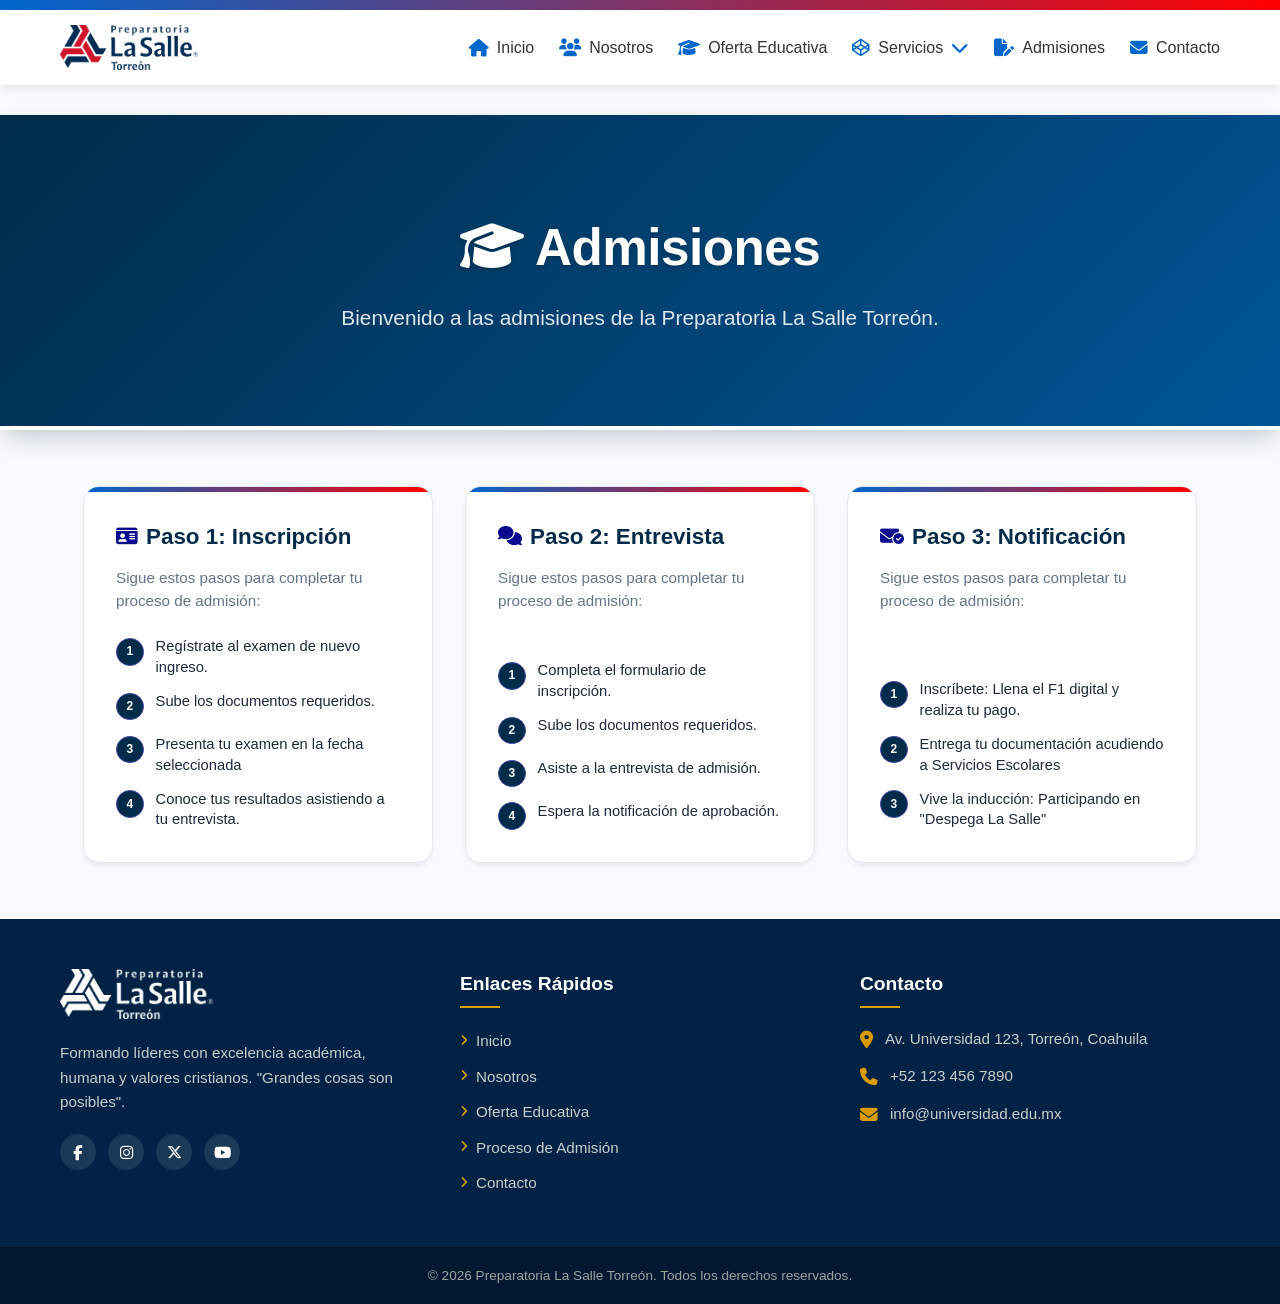
==== admisiones.html @ 2d9e0a4d "Informacion de admisiones agregada" ====
<!doctype html>
<html lang="es">
  <head>
    <meta charset="UTF-8" />
    <meta name="viewport" content="width=device-width, initial-scale=1.0" />
    <title>Admisiones | Preparatoria La Salle Torreón</title>
    <link rel="icon" href="./icon.png" type="image/png" sizes="32x32" />
    <link
      rel="stylesheet"
      href="https://cdnjs.cloudflare.com/ajax/libs/font-awesome/6.5.1/css/all.min.css"
    />
    <link rel="stylesheet" href="./navbar.css" />
    <link rel="stylesheet" href="./footer.css" />
    <style>
      :root {
        --lasalle-navy: #002b49;
        --lasalle-blue: #005596;
        --lasalle-gold: #eaaa00;
        --lasalle-gold-light: #fff3cd;
        --lasalle-gray-bg: #f8fafc;
        --lasalle-card-border: #e2e8f0;
        --text-main: #1e293b;
        --text-muted: #64748b;
        --nav-h: 30px;
      }

      * {
        box-sizing: border-box;
        margin: 0;
        padding: 0;
      }

      body {
        font-family:
          system-ui,
          -apple-system,
          BlinkMacSystemFont,
          "Segoe UI",
          Roboto,
          Oxygen,
          Ubuntu,
          Cantarell,
          sans-serif;
        background-color: var(--lasalle-gray-bg);
        color: var(--text-main);
        line-height: 1.6;
      }

      .admisiones {
        display: flex;
        flex-direction: column;
        align-items: center;
        justify-content: center;
        padding: 3rem 1.5rem;
        background: linear-gradient(
          135deg,
          var(--lasalle-navy) 0%,
          var(--lasalle-blue) 100%
        );
        min-height: 35vh;
        margin-top: var(--nav-h);
        text-align: center;
        position: relative;
        box-shadow: 0 10px 25px -5px rgba(0, 43, 73, 0.25);
        border-bottom: 4px solid rgb(255, 255, 255);
      }

      .admisiones h1 {
        color: #ffffff;
        font-size: clamp(2rem, 5vw, 3.2rem);
        font-weight: 800;
        margin-bottom: 0.75rem;
        letter-spacing: -0.5px;
        text-shadow: 0 2px 4px rgba(0, 0, 0, 0.2);
      }

      .admisiones p {
        color: #e2e8f0;
        font-size: clamp(1rem, 2.5vw, 1.3rem);
        max-width: 650px;
        font-weight: 300;
      }

      section {
        display: flex;
        flex-wrap: wrap;
        margin: 0 auto;
        padding: 3.5rem 1.5rem;
        align-items: stretch;
        justify-content: center;
        max-width: 1200px;
        gap: 2rem;
      }

      .proceso {
        display: flex;
        flex-direction: column;
        width: 100%;
        max-width: 350px;
        background-color: #ffffff;
        padding: 2rem;
        border-radius: 16px;
        border: 1px solid var(--lasalle-card-border);
        box-shadow:
          0 4px 6px -1px rgba(0, 0, 0, 0.05),
          0 2px 4px -1px rgba(0, 0, 0, 0.03);
        transition: all 0.3s cubic-bezier(0.4, 0, 0.2, 1);
        position: relative;
        overflow: hidden;
      }

      .proceso::before {
        content: "";
        position: absolute;
        top: 0;
        left: 0;
        right: 0;
        height: 5px;
        background: linear-gradient(to right, #0066cc, #ff0000);
      }

      .proceso:hover {
        transform: translateY(-8px);
        box-shadow:
          0 20px 25px -5px rgba(0, 0, 0, 0.1),
          0 10px 10px -5px rgba(0, 0, 0, 0.04);
        border-color: rgba(0, 85, 150, 0.2);
      }

      .proceso h2 {
        color: var(--lasalle-navy);
        font-size: 1.4rem;
        font-weight: 700;
        margin-bottom: 0.75rem;
        display: flex;
        align-items: center;
        gap: 0.5rem;
      }

      .proceso h2 i {
        color: rgb(10, 10, 143);
        font-size: 1.2rem;
      }

      .proceso > p {
        color: var(--text-muted);
        font-size: 0.95rem;
        margin-bottom: 1.5rem;
        line-height: 1.5;
      }

      .proceso ol {
        list-style: none;
        counter-reset: paso-counter;
        display: flex;
        flex-direction: column;
        gap: 0.85rem;
        margin-top: auto;
      }

      .proceso ol li {
        counter-increment: paso-counter;
        display: flex;
        align-items: flex-start;
        font-size: 0.92rem;
        color: var(--text-main);
        line-height: 1.4;
      }

      .proceso ol li::before {
        content: counter(paso-counter);
        background-color: var(--lasalle-navy);
        color: white;
        font-weight: 700;
        font-size: 0.75rem;
        min-width: 1.6rem;
        height: 1.6rem;
        border-radius: 50%;
        display: inline-flex;
        align-items: center;
        justify-content: center;
        margin-right: 0.75rem;
        margin-top: 0.1rem;
        flex-shrink: 0;
        border: 1px solid rgb(69, 69, 167);
      }

      @media (max-width: 768px) {
        .admisiones {
          padding: 2.5rem 1rem;
        }
        section {
          padding: 2rem 1rem;
          gap: 1.5rem;
        }
        .proceso {
          max-width: 100%;
        }
      }
    </style>
  </head>
  <body>
    <header id="main-header"></header>

    <div class="admisiones">
      <h1><i class="fa-solid fa-graduation-cap"></i> Admisiones</h1>
      <p>Bienvenido a las admisiones de la Preparatoria La Salle Torreón.</p>
    </div>

    <section>
      <div class="proceso">
        <h2><i class="fa-solid fa-id-card"></i> Paso 1: Inscripción</h2>
        <p>Sigue estos pasos para completar tu proceso de admisión:</p>
        <ol>
          <li>Regístrate al examen de nuevo ingreso.</li>
          <li>Sube los documentos requeridos.</li>
          <li>Presenta tu examen en la fecha seleccionada</li>
          <li>Conoce tus resultados asistiendo a tu entrevista.</li>
        </ol>
      </div>

      <div class="proceso">
        <h2><i class="fa-solid fa-comments"></i> Paso 2: Entrevista</h2>
        <p>Sigue estos pasos para completar tu proceso de admisión:</p>
        <ol>
          <li>Completa el formulario de inscripción.</li>
          <li>Sube los documentos requeridos.</li>
          <li>Asiste a la entrevista de admisión.</li>
          <li>Espera la notificación de aprobación.</li>
        </ol>
      </div>

      <div class="proceso">
        <h2>
          <i class="fa-solid fa-envelope-circle-check"></i> Paso 3: Notificación
        </h2>
        <p>Sigue estos pasos para completar tu proceso de admisión:</p>
        <ol>
          <li>Inscríbete: Llena el F1 digital y realiza tu pago.</li>
          <li>Entrega tu documentación acudiendo a Servicios Escolares</li>
          <li>Vive la inducción: Participando en "Despega La Salle"</li>
        </ol>
      </div>
    </section>

    <footer id="main-footer"></footer>
    <!-- 1. SCRIPT PARA EL MENÚ RESPONSIVO (NAVBAR) -->
    <script src="navbar.js"></script>
    <script src="./footer.js"></script>
    <script src="./navbar.js"></script>
  </body>
</html>
---- navbar.css ----
*{
    margin: 0;
    padding: 0;
    box-sizing: border-box;
    font-family: 'Segoe UI', Tahoma, Geneva, Verdana, sans-serif;
}
header {
    background-color: #ffffff;
    box-shadow: 0 2px 10px rgba(0, 0, 0, 0.1);
    position: sticky;
    top: 0;
    z-index: 1000;
}

.navbar {
    display: flex;
    justify-content: space-between;
    align-items: center;
    max-width: 1200px;
    margin: 0 auto;
    padding: 15px 20px;
}

.logo img {
    height: 45px;
    display: block;
}

/* Botón hamburguesa (oculto por defecto en escritorio) */
.menu-toggle {
    display: none;
    background: none;
    border: none;
    font-size: 1.8rem;
    color: #0066cc;
    cursor: pointer;
}

.nav-links {
    display: flex;
    list-style: none;
    gap: 25px;
}

.nav-links li a {
    text-decoration: none;
    color: #333333;
    font-size: 1rem;
    font-weight: 500;
    display: flex;
    align-items: center;
    gap: 8px;
    transition: color 0.3s ease;
}

/* Nota: Corregido selector (.nav-links en lugar de .nav-link) */
.nav-links li a i {
    font-size: 1.1rem;
    color: #0066cc;
    transition: transform 0.3s ease, color 0.3s ease;
}

.nav-links li a:hover {
    color: #0066cc;
}

.nav-links li a:hover i {
    transform: translateY(-2px);
}

.line-top {
    height: 10px;
    background: linear-gradient(to right, #0066cc, #ff0000);
    width: 100%;
}

/* --- ESTILOS DE BASE PARA SUBMENÚS --- */
.nav-links li {
  position: relative; /* Esencial para posicionar los submenús */
}

/* Ocultar submenús por defecto */
.submenu, 
.submenu-sub {
  position: absolute;
  top: 100%;
  left: 0;
  background-color: #ffffff;
  min-width: 200px;
  list-style: none;
  padding: 0.5rem 0;
  margin: 0;
  border-radius: 8px;
  box-shadow: 0 10px 25px rgba(0, 0, 0, 0.15);
  border-top: 3px solid var(--gold-lasalle, #a98d2f);
  
  /* Estado inicial oculto con animación suave */
  opacity: 0;
  visibility: hidden;
  transform: translateY(10px);
  transition: opacity 0.3s ease, transform 0.3s ease, visibility 0.3s;
  z-index: 100;
}

/* Submenú de segundo nivel (Portales -> Docentes/Estudiantes) */
.submenu-sub {
  top: 0;
  left: 100%; /* Se despliega hacia la derecha */
  border-top: none;
  border-left: 3px solid var(--gold-lasalle, #a98d2f);
}

/* --- MOSTRAR SUBMENÚS EN HOVER --- */
.dropdown:hover > .submenu,
.dropdown-sub:hover > .submenu-sub {
  opacity: 1;
  visibility: visible;
  transform: translateY(0);
}

/* Estilos de los enlaces de los submenús */
.submenu li a, 
.submenu-sub li a {
  display: flex;
  align-items: center;
  justify-content: space-between;
  gap: 0.8rem;
  padding: 0.7rem 1.2rem;
  color: #333333;
  font-size: 0.95rem;
  text-decoration: none;
  white-space: nowrap;
  transition: background 0.2s ease, color 0.2s ease;
}

/* Hover en los ítems de los submenús */
.submenu li a:hover, 
.submenu-sub li a:hover {
  background-color: rgba(2, 51, 101, 0.06);
  color: var(--blue-lasalle, #023365);
}

/* Flechas de indicación */
.arrow {
  font-size: 0.75rem;
  transition: transform 0.3s ease;
}

.dropdown:hover > a .arrow {
  transform: rotate(180deg); /* Gira la flecha hacia arriba al abrir */
}

/* =======================================
   ADAPTACIÓN RESPONSIVA (MÓVILES)
======================================= */
@media (max-width: 768px) {
    .menu-toggle {
        display: block; /* Muestra la hamburguesa en celulares */
    }

    .nav-links {
        position: absolute;
        top: 100%; /* Se coloca justo debajo del header */
        left: 0;
        width: 100%;
        background-color: #ffffff;
        flex-direction: column;
        gap: 0;
        box-shadow: 0 5px 10px rgba(0, 0, 0, 0.1);
        max-height: 0; /* Oculto inicialmente */
        overflow: hidden;
        transition: max-height 0.3s ease-in-out, padding 0.3s ease;
    }

    /* Clase activa que despliega el menú cuando das clic */
    .nav-links.show {
        max-height: 350px;
        padding: 10px 0;
    }
    .nav-links li {
        width: 100%;
    }

    .nav-links li a {
        padding: 15px 25px;
        width: 100%;
        border-bottom: 1px solid #f0f0f0;
    }

    .nav-links li:last-child a {
        border-bottom: none;
    }
}
---- footer.css ----
/* =======================================
   REGLAS GENERALES PARA "STICKY FOOTER"
======================================= */
html, body {
    margin: 0;
    padding: 0;
}

body {
    display: flex;
    flex-direction: column;
    min-height: 100vh;
}

main {
    flex: 1;
    width: 100%;
}


/* =======================================
   ESTILOS DEL FOOTER
======================================= */
footer {
    background-color: #002244; /* Azul marino institucional oscuro */
    color: #e0e0e0;
    padding-top: 50px;
    margin-top: auto; /* IMPORTANTE: Empuja el footer al fondo en pantallas vacías */
    font-size: 0.95rem;
    width: 100%;
}

.footer-content {
    max-width: 1200px;
    margin: 0 auto;
    padding: 0 20px 40px 20px;
    display: flex;
    justify-content: space-between;
    flex-wrap: wrap;
    gap: 40px;
}

.footer-section {
    flex: 1;
    min-width: 250px;
}

.footer-section h3 {
    color: #ffffff;
    font-size: 1.2rem;
    margin-bottom: 20px;
    position: relative;
    padding-bottom: 8px;
}

/* Línea dorada bajo los títulos */
.footer-section h3::after {
    content: '';
    position: absolute;
    left: 0;
    bottom: 0;
    width: 40px;
    height: 2px;
    background-color: #d99b00; /* Dorado Lasallista */
}

/* Columna Identidad */
.footer-logo {
    height: 50px;
    margin-bottom: 15px;
    filter: brightness(0) invert(1); /* Convierte el logo a blanco si tiene fondo transparente */
}

.footer-section.about p {
    line-height: 1.6;
    margin-bottom: 20px;
    color: #cccccc;
}

.socials {
    display: flex;
    gap: 12px;
}

.socials a {
    display: flex;
    justify-content: center;
    align-items: center;
    width: 36px;
    height: 36px;
    background-color: rgba(255, 255, 255, 0.1);
    color: #ffffff;
    border-radius: 50%;
    text-decoration: none;
    transition: background-color 0.3s ease, transform 0.2s ease;
}

.socials a:hover {
    background-color: #d99b00;
    transform: translateY(-3px);
}

/* Columna Enlaces */
.footer-section.links ul {
    list-style: none;
    padding: 0;
    margin: 0;
}

.footer-section.links ul li {
    margin-bottom: 10px;
}

.footer-section.links ul li a {
    color: #cccccc;
    text-decoration: none;
    display: inline-flex;
    align-items: center;
    gap: 8px;
    transition: color 0.3s ease, transform 0.2s ease;
}

.footer-section.links ul li a i {
    font-size: 0.8rem;
    color: #d99b00;
}

.footer-section.links ul li a:hover {
    color: #ffffff;
    transform: translateX(5px);
}

/* Columna Contacto */
.footer-section.contact p {
    display: flex;
    align-items: flex-start;
    gap: 12px;
    margin-bottom: 15px;
    line-height: 1.5;
    color: #cccccc;
}

.footer-section.contact p i {
    color: #d99b00;
    font-size: 1.1rem;
    margin-top: 3px;
}

/* Sub-footer inferior */
.footer-bottom {
    background-color: #001830;
    text-align: center;
    padding: 18px 20px;
    font-size: 0.85rem;
    color: #a0a0a0;
    border-top: 1px solid rgba(255, 255, 255, 0.05);
}
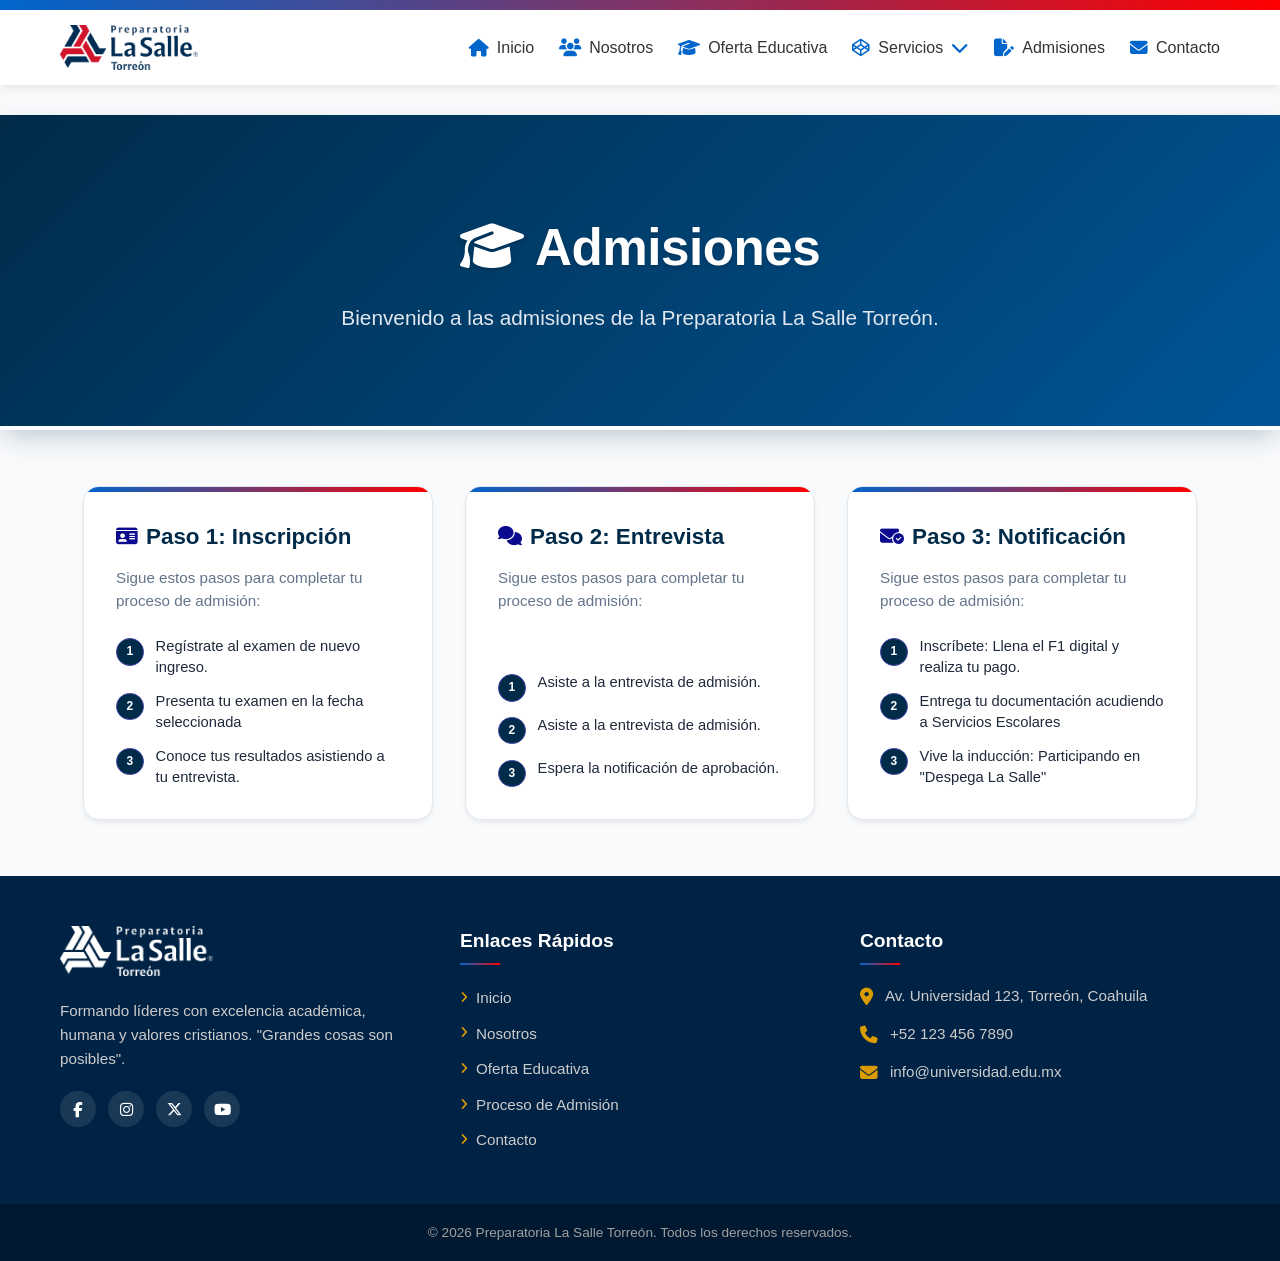
==== commit 5b55addb: "iconos agregados e informacion de admisiones" ====
--- a/admisiones.html
+++ b/admisiones.html
@@ -213,7 +213,6 @@
         <p>Sigue estos pasos para completar tu proceso de admisión:</p>
         <ol>
           <li>Regístrate al examen de nuevo ingreso.</li>
-          <li>Sube los documentos requeridos.</li>
           <li>Presenta tu examen en la fecha seleccionada</li>
           <li>Conoce tus resultados asistiendo a tu entrevista.</li>
         </ol>
@@ -223,8 +222,7 @@
         <h2><i class="fa-solid fa-comments"></i> Paso 2: Entrevista</h2>
         <p>Sigue estos pasos para completar tu proceso de admisión:</p>
         <ol>
-          <li>Completa el formulario de inscripción.</li>
-          <li>Sube los documentos requeridos.</li>
+          <li>Asiste a la entrevista de admisión.</li>
           <li>Asiste a la entrevista de admisión.</li>
           <li>Espera la notificación de aprobación.</li>
         </ol>
--- a/navbar.css
+++ b/navbar.css
@@ -1,77 +1,79 @@
-*{
-    margin: 0;
-    padding: 0;
-    box-sizing: border-box;
-    font-family: 'Segoe UI', Tahoma, Geneva, Verdana, sans-serif;
+* {
+  margin: 0;
+  padding: 0;
+  box-sizing: border-box;
+  font-family: "Segoe UI", Tahoma, Geneva, Verdana, sans-serif;
 }
 header {
-    background-color: #ffffff;
-    box-shadow: 0 2px 10px rgba(0, 0, 0, 0.1);
-    position: sticky;
-    top: 0;
-    z-index: 1000;
+  background-color: #ffffff;
+  box-shadow: 0 2px 10px rgba(0, 0, 0, 0.1);
+  position: sticky;
+  top: 0;
+  z-index: 1000;
 }
 
 .navbar {
-    display: flex;
-    justify-content: space-between;
-    align-items: center;
-    max-width: 1200px;
-    margin: 0 auto;
-    padding: 15px 20px;
+  display: flex;
+  justify-content: space-between;
+  align-items: center;
+  max-width: 1200px;
+  margin: 0 auto;
+  padding: 15px 20px;
 }
 
 .logo img {
-    height: 45px;
-    display: block;
+  height: 45px;
+  display: block;
 }
 
 /* Botón hamburguesa (oculto por defecto en escritorio) */
 .menu-toggle {
-    display: none;
-    background: none;
-    border: none;
-    font-size: 1.8rem;
-    color: #0066cc;
-    cursor: pointer;
+  display: none;
+  background: none;
+  border: none;
+  font-size: 1.8rem;
+  color: #0066cc;
+  cursor: pointer;
 }
 
 .nav-links {
-    display: flex;
-    list-style: none;
-    gap: 25px;
+  display: flex;
+  list-style: none;
+  gap: 25px;
 }
 
 .nav-links li a {
-    text-decoration: none;
-    color: #333333;
-    font-size: 1rem;
-    font-weight: 500;
-    display: flex;
-    align-items: center;
-    gap: 8px;
-    transition: color 0.3s ease;
+  text-decoration: none;
+  color: #333333;
+  font-size: 1rem;
+  font-weight: 500;
+  display: flex;
+  align-items: center;
+  gap: 8px;
+  transition: color 0.3s ease;
 }
 
 /* Nota: Corregido selector (.nav-links en lugar de .nav-link) */
 .nav-links li a i {
-    font-size: 1.1rem;
-    color: #0066cc;
-    transition: transform 0.3s ease, color 0.3s ease;
+  font-size: 1.1rem;
+  color: #0066cc;
+  transition:
+    transform 0.3s ease,
+    color 0.3s ease;
 }
 
 .nav-links li a:hover {
-    color: #0066cc;
+  color: #0066cc;
 }
 
 .nav-links li a:hover i {
-    transform: translateY(-2px);
+  transform: translateY(-2px);
 }
 
 .line-top {
-    height: 10px;
-    background: linear-gradient(to right, #0066cc, #ff0000);
-    width: 100%;
+  height: 10px;
+  background: linear-gradient(to right, #0066cc, #ff0000);
+  width: 100%;
 }
 
 /* --- ESTILOS DE BASE PARA SUBMENÚS --- */
@@ -80,7 +82,7 @@
 }
 
 /* Ocultar submenús por defecto */
-.submenu, 
+.submenu,
 .submenu-sub {
   position: absolute;
   top: 100%;
@@ -92,13 +94,16 @@
   margin: 0;
   border-radius: 8px;
   box-shadow: 0 10px 25px rgba(0, 0, 0, 0.15);
-  border-top: 3px solid var(--gold-lasalle, #a98d2f);
-  
+  border-top: 4px solid transparent;
+  border-image: linear-gradient(to right, #0066cc, #ff0000) 1;
   /* Estado inicial oculto con animación suave */
   opacity: 0;
   visibility: hidden;
   transform: translateY(10px);
-  transition: opacity 0.3s ease, transform 0.3s ease, visibility 0.3s;
+  transition:
+    opacity 0.3s ease,
+    transform 0.3s ease,
+    visibility 0.3s;
   z-index: 100;
 }
 
@@ -119,7 +124,7 @@
 }
 
 /* Estilos de los enlaces de los submenús */
-.submenu li a, 
+.submenu li a,
 .submenu-sub li a {
   display: flex;
   align-items: center;
@@ -130,11 +135,13 @@
   font-size: 0.95rem;
   text-decoration: none;
   white-space: nowrap;
-  transition: background 0.2s ease, color 0.2s ease;
+  transition:
+    background 0.2s ease,
+    color 0.2s ease;
 }
 
 /* Hover en los ítems de los submenús */
-.submenu li a:hover, 
+.submenu li a:hover,
 .submenu-sub li a:hover {
   background-color: rgba(2, 51, 101, 0.06);
   color: var(--blue-lasalle, #023365);
@@ -154,40 +161,42 @@
    ADAPTACIÓN RESPONSIVA (MÓVILES)
 ======================================= */
 @media (max-width: 768px) {
-    .menu-toggle {
-        display: block; /* Muestra la hamburguesa en celulares */
-    }
-
-    .nav-links {
-        position: absolute;
-        top: 100%; /* Se coloca justo debajo del header */
-        left: 0;
-        width: 100%;
-        background-color: #ffffff;
-        flex-direction: column;
-        gap: 0;
-        box-shadow: 0 5px 10px rgba(0, 0, 0, 0.1);
-        max-height: 0; /* Oculto inicialmente */
-        overflow: hidden;
-        transition: max-height 0.3s ease-in-out, padding 0.3s ease;
-    }
-
-    /* Clase activa que despliega el menú cuando das clic */
-    .nav-links.show {
-        max-height: 350px;
-        padding: 10px 0;
-    }
-    .nav-links li {
-        width: 100%;
-    }
-
-    .nav-links li a {
-        padding: 15px 25px;
-        width: 100%;
-        border-bottom: 1px solid #f0f0f0;
-    }
-
-    .nav-links li:last-child a {
-        border-bottom: none;
-    }
-}+  .menu-toggle {
+    display: block; /* Muestra la hamburguesa en celulares */
+  }
+
+  .nav-links {
+    position: absolute;
+    top: 100%; /* Se coloca justo debajo del header */
+    left: 0;
+    width: 100%;
+    background-color: #ffffff;
+    flex-direction: column;
+    gap: 0;
+    box-shadow: 0 5px 10px rgba(0, 0, 0, 0.1);
+    max-height: 0; /* Oculto inicialmente */
+    overflow: hidden;
+    transition:
+      max-height 0.3s ease-in-out,
+      padding 0.3s ease;
+  }
+
+  /* Clase activa que despliega el menú cuando das clic */
+  .nav-links.show {
+    max-height: 350px;
+    padding: 10px 0;
+  }
+  .nav-links li {
+    width: 100%;
+  }
+
+  .nav-links li a {
+    padding: 15px 25px;
+    width: 100%;
+    border-bottom: 1px solid #f0f0f0;
+  }
+
+  .nav-links li:last-child a {
+    border-bottom: none;
+  }
+}
--- a/footer.css
+++ b/footer.css
@@ -1,157 +1,161 @@
 /* =======================================
    REGLAS GENERALES PARA "STICKY FOOTER"
 ======================================= */
-html, body {
-    margin: 0;
-    padding: 0;
+html,
+body {
+  margin: 0;
+  padding: 0;
 }
 
 body {
-    display: flex;
-    flex-direction: column;
-    min-height: 100vh;
+  display: flex;
+  flex-direction: column;
+  min-height: 100vh;
 }
 
 main {
-    flex: 1;
-    width: 100%;
+  flex: 1;
+  width: 100%;
 }
-
 
 /* =======================================
    ESTILOS DEL FOOTER
 ======================================= */
 footer {
-    background-color: #002244; /* Azul marino institucional oscuro */
-    color: #e0e0e0;
-    padding-top: 50px;
-    margin-top: auto; /* IMPORTANTE: Empuja el footer al fondo en pantallas vacías */
-    font-size: 0.95rem;
-    width: 100%;
+  background-color: #002244; /* Azul marino institucional oscuro */
+  color: #e0e0e0;
+  padding-top: 50px;
+  margin-top: auto; /* IMPORTANTE: Empuja el footer al fondo en pantallas vacías */
+  font-size: 0.95rem;
+  width: 100%;
 }
 
 .footer-content {
-    max-width: 1200px;
-    margin: 0 auto;
-    padding: 0 20px 40px 20px;
-    display: flex;
-    justify-content: space-between;
-    flex-wrap: wrap;
-    gap: 40px;
+  max-width: 1200px;
+  margin: 0 auto;
+  padding: 0 20px 40px 20px;
+  display: flex;
+  justify-content: space-between;
+  flex-wrap: wrap;
+  gap: 40px;
 }
 
 .footer-section {
-    flex: 1;
-    min-width: 250px;
+  flex: 1;
+  min-width: 250px;
 }
 
 .footer-section h3 {
-    color: #ffffff;
-    font-size: 1.2rem;
-    margin-bottom: 20px;
-    position: relative;
-    padding-bottom: 8px;
+  color: #ffffff;
+  font-size: 1.2rem;
+  margin-bottom: 20px;
+  position: relative;
+  padding-bottom: 8px;
 }
 
 /* Línea dorada bajo los títulos */
 .footer-section h3::after {
-    content: '';
-    position: absolute;
-    left: 0;
-    bottom: 0;
-    width: 40px;
-    height: 2px;
-    background-color: #d99b00; /* Dorado Lasallista */
+  content: "";
+  position: absolute;
+  left: 0;
+  bottom: 0;
+  width: 40px;
+  height: 2px;
+  background: linear-gradient(to right, #0066cc, #ff0000);
 }
 
 /* Columna Identidad */
 .footer-logo {
-    height: 50px;
-    margin-bottom: 15px;
-    filter: brightness(0) invert(1); /* Convierte el logo a blanco si tiene fondo transparente */
+  height: 50px;
+  margin-bottom: 15px;
+  filter: brightness(0) invert(1); /* Convierte el logo a blanco si tiene fondo transparente */
 }
 
 .footer-section.about p {
-    line-height: 1.6;
-    margin-bottom: 20px;
-    color: #cccccc;
+  line-height: 1.6;
+  margin-bottom: 20px;
+  color: #cccccc;
 }
 
 .socials {
-    display: flex;
-    gap: 12px;
+  display: flex;
+  gap: 12px;
 }
 
 .socials a {
-    display: flex;
-    justify-content: center;
-    align-items: center;
-    width: 36px;
-    height: 36px;
-    background-color: rgba(255, 255, 255, 0.1);
-    color: #ffffff;
-    border-radius: 50%;
-    text-decoration: none;
-    transition: background-color 0.3s ease, transform 0.2s ease;
+  display: flex;
+  justify-content: center;
+  align-items: center;
+  width: 36px;
+  height: 36px;
+  background-color: rgba(255, 255, 255, 0.1);
+  color: #ffffff;
+  border-radius: 50%;
+  text-decoration: none;
+  transition:
+    background-color 0.3s ease,
+    transform 0.2s ease;
 }
 
 .socials a:hover {
-    background-color: #d99b00;
-    transform: translateY(-3px);
+  background-color: #d99b00;
+  transform: translateY(-3px);
 }
 
 /* Columna Enlaces */
 .footer-section.links ul {
-    list-style: none;
-    padding: 0;
-    margin: 0;
+  list-style: none;
+  padding: 0;
+  margin: 0;
 }
 
 .footer-section.links ul li {
-    margin-bottom: 10px;
+  margin-bottom: 10px;
 }
 
 .footer-section.links ul li a {
-    color: #cccccc;
-    text-decoration: none;
-    display: inline-flex;
-    align-items: center;
-    gap: 8px;
-    transition: color 0.3s ease, transform 0.2s ease;
+  color: #cccccc;
+  text-decoration: none;
+  display: inline-flex;
+  align-items: center;
+  gap: 8px;
+  transition:
+    color 0.3s ease,
+    transform 0.2s ease;
 }
 
 .footer-section.links ul li a i {
-    font-size: 0.8rem;
-    color: #d99b00;
+  font-size: 0.8rem;
+  color: #d99b00;
 }
 
 .footer-section.links ul li a:hover {
-    color: #ffffff;
-    transform: translateX(5px);
+  color: #ffffff;
+  transform: translateX(5px);
 }
 
 /* Columna Contacto */
 .footer-section.contact p {
-    display: flex;
-    align-items: flex-start;
-    gap: 12px;
-    margin-bottom: 15px;
-    line-height: 1.5;
-    color: #cccccc;
+  display: flex;
+  align-items: flex-start;
+  gap: 12px;
+  margin-bottom: 15px;
+  line-height: 1.5;
+  color: #cccccc;
 }
 
 .footer-section.contact p i {
-    color: #d99b00;
-    font-size: 1.1rem;
-    margin-top: 3px;
+  color: #d99b00;
+  font-size: 1.1rem;
+  margin-top: 3px;
 }
 
 /* Sub-footer inferior */
 .footer-bottom {
-    background-color: #001830;
-    text-align: center;
-    padding: 18px 20px;
-    font-size: 0.85rem;
-    color: #a0a0a0;
-    border-top: 1px solid rgba(255, 255, 255, 0.05);
-}+  background-color: #001830;
+  text-align: center;
+  padding: 18px 20px;
+  font-size: 0.85rem;
+  color: #a0a0a0;
+  border-top: 1px solid rgba(255, 255, 255, 0.05);
+}
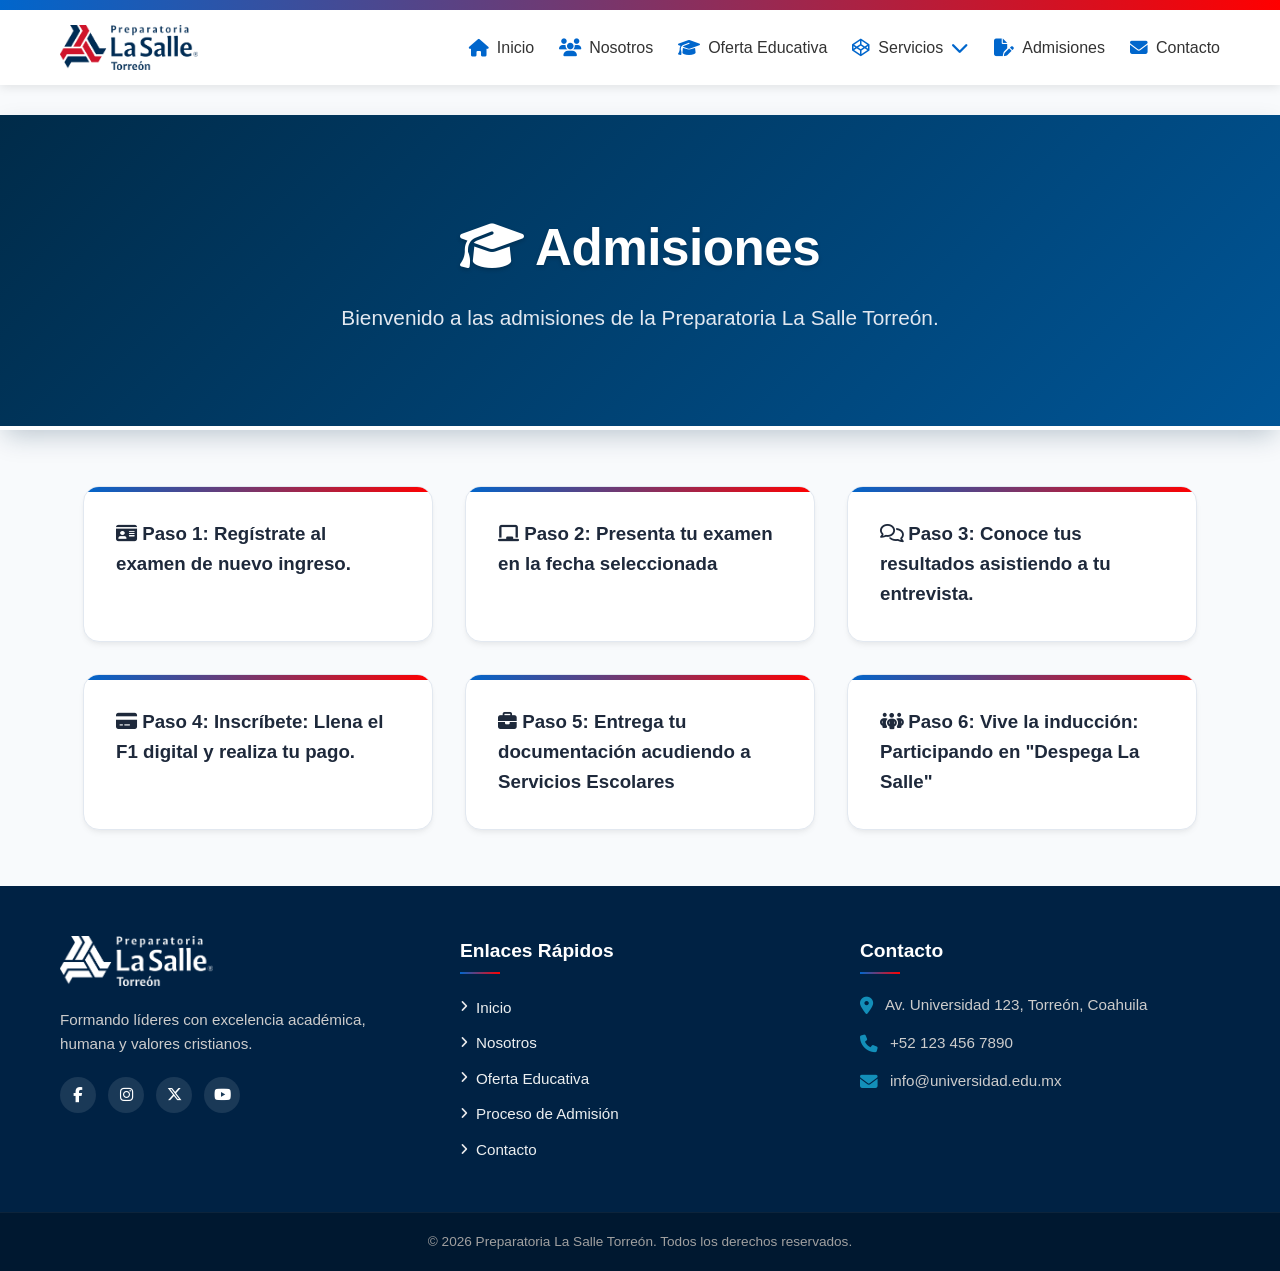
==== commit 19722e2d: "Cambios solicitados en contenido" ====
--- a/admisiones.html
+++ b/admisiones.html
@@ -209,16 +209,42 @@
 
     <section>
       <div class="proceso">
-        <h2><i class="fa-solid fa-id-card"></i> Paso 1: Inscripción</h2>
-        <p>Sigue estos pasos para completar tu proceso de admisión:</p>
-        <ol>
-          <li>Regístrate al examen de nuevo ingreso.</li>
-          <li>Presenta tu examen en la fecha seleccionada</li>
-          <li>Conoce tus resultados asistiendo a tu entrevista.</li>
-        </ol>
-      </div>
-
-      <div class="proceso">
+        <h3>
+          <i class="fa-solid fa-id-card"></i> Paso 1: Regístrate al examen de
+          nuevo ingreso.
+        </h3>
+      </div>
+      <div class="proceso">
+        <h3>
+          <i class="fa-solid fa-chalkboard"></i> Paso 2: Presenta tu examen en
+          la fecha seleccionada
+        </h3>
+      </div>
+      <div class="proceso">
+        <h3>
+          <i class="fa-regular fa-comments"></i> Paso 3: Conoce tus resultados
+          asistiendo a tu entrevista.
+        </h3>
+      </div>
+      <div class="proceso">
+        <h3>
+          <i class="fa-solid fa-credit-card"></i> Paso 4: Inscríbete: Llena el
+          F1 digital y realiza tu pago.
+        </h3>
+      </div>
+      <div class="proceso">
+        <h3>
+          <i class="fa-solid fa-briefcase"></i> Paso 5: Entrega tu documentación
+          acudiendo a Servicios Escolares
+        </h3>
+      </div>
+      <div class="proceso">
+        <h3>
+          <i class="fa-solid fa-people-group"></i> Paso 6: Vive la inducción:
+          Participando en "Despega La Salle"
+        </h3>
+      </div>
+      <!--<div class="proceso">
         <h2><i class="fa-solid fa-comments"></i> Paso 2: Entrevista</h2>
         <p>Sigue estos pasos para completar tu proceso de admisión:</p>
         <ol>
@@ -226,19 +252,7 @@
           <li>Asiste a la entrevista de admisión.</li>
           <li>Espera la notificación de aprobación.</li>
         </ol>
-      </div>
-
-      <div class="proceso">
-        <h2>
-          <i class="fa-solid fa-envelope-circle-check"></i> Paso 3: Notificación
-        </h2>
-        <p>Sigue estos pasos para completar tu proceso de admisión:</p>
-        <ol>
-          <li>Inscríbete: Llena el F1 digital y realiza tu pago.</li>
-          <li>Entrega tu documentación acudiendo a Servicios Escolares</li>
-          <li>Vive la inducción: Participando en "Despega La Salle"</li>
-        </ol>
-      </div>
+      </div>-->
     </section>
 
     <footer id="main-footer"></footer>
--- a/footer.css
+++ b/footer.css
@@ -98,7 +98,7 @@
 }
 
 .socials a:hover {
-  background-color: #d99b00;
+  background: linear-gradient(to right, #0066cc, #ff0000);
   transform: translateY(-3px);
 }
 
@@ -114,7 +114,7 @@
 }
 
 .footer-section.links ul li a {
-  color: #cccccc;
+  color: #eceff0;
   text-decoration: none;
   display: inline-flex;
   align-items: center;
@@ -126,11 +126,11 @@
 
 .footer-section.links ul li a i {
   font-size: 0.8rem;
-  color: #d99b00;
+  color: #e9eaec;
 }
 
 .footer-section.links ul li a:hover {
-  color: #ffffff;
+  color: #c0c4d5;
   transform: translateX(5px);
 }
 
@@ -145,7 +145,7 @@
 }
 
 .footer-section.contact p i {
-  color: #d99b00;
+  color: #138fb9;
   font-size: 1.1rem;
   margin-top: 3px;
 }
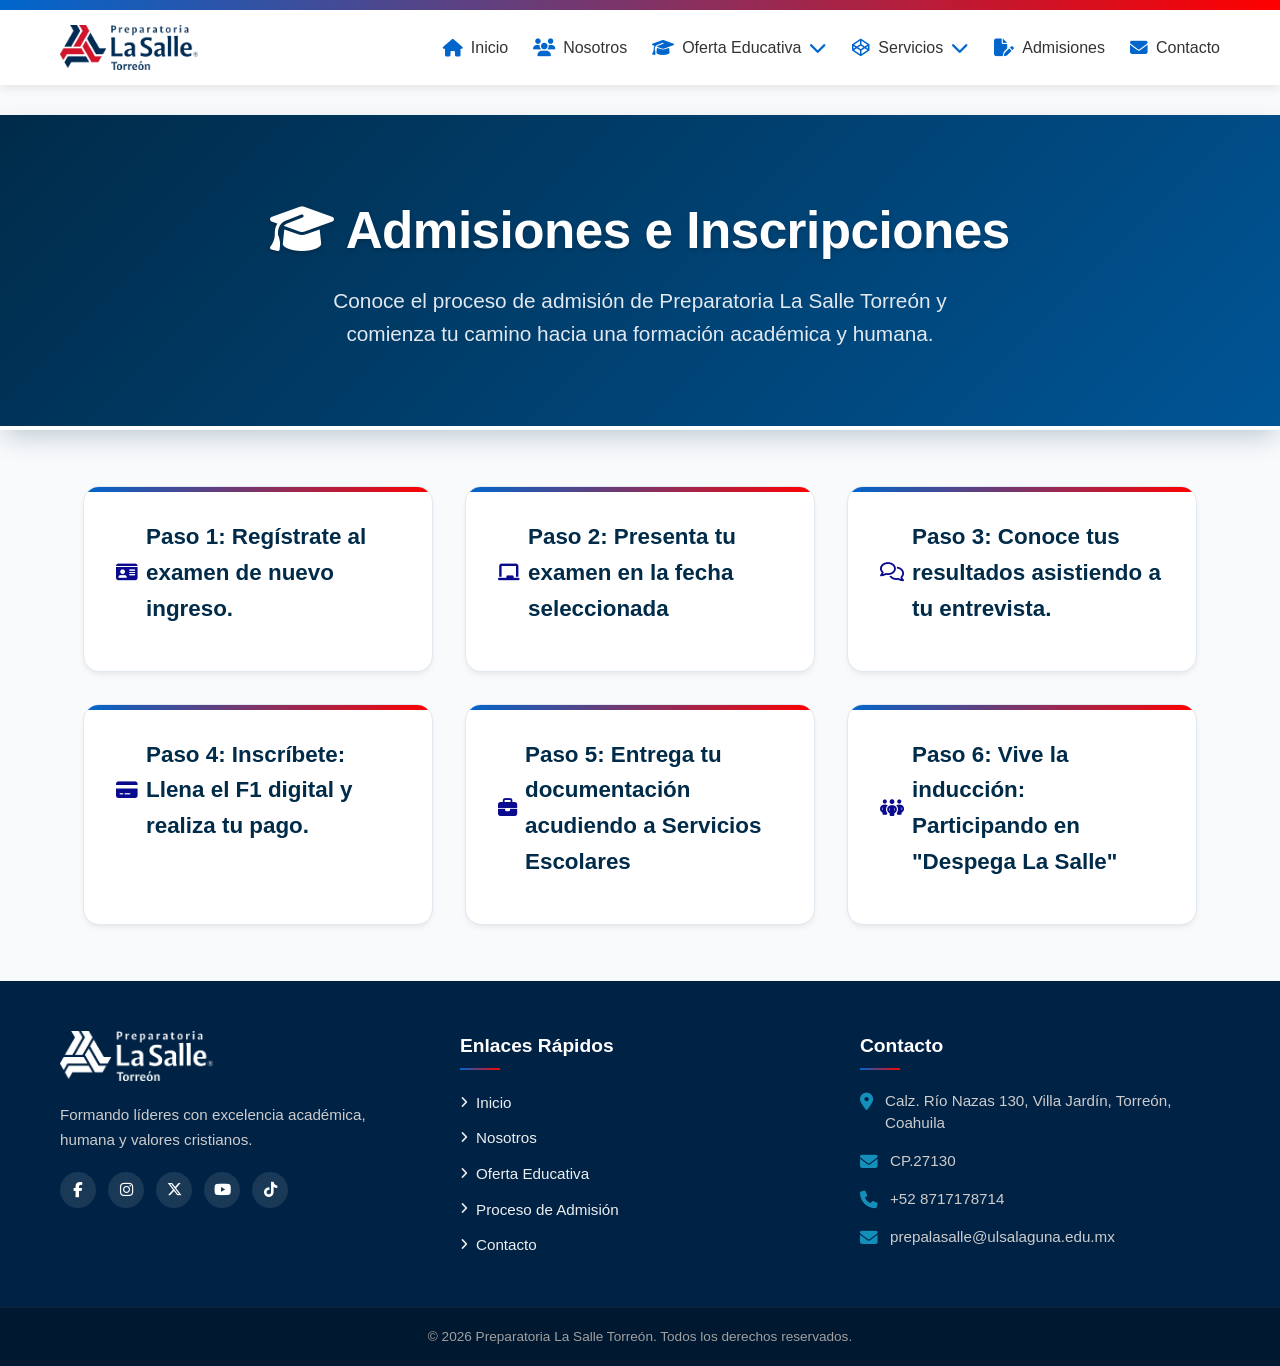
==== commit c2aac84a: "Practicas de SEO por toda la web" ====
--- a/admisiones.html
+++ b/admisiones.html
@@ -3,7 +3,35 @@
   <head>
     <meta charset="UTF-8" />
     <meta name="viewport" content="width=device-width, initial-scale=1.0" />
-    <title>Admisiones | Preparatoria La Salle Torreón</title>
+
+    <title>Admisiones e Inscripciones | Preparatoria La Salle Torreón</title>
+
+    <meta
+      name="description"
+      content="Conoce el proceso de admisión de Preparatoria La Salle Torreón. Consulta los pasos para presentar tu examen de nuevo ingreso, realizar tu inscripción y formar parte de nuestra comunidad."
+    />
+
+    <link
+      rel="canonical"
+      href="https://preparatoria.lasallelaguna.mx/admisiones.html"
+    />
+
+    <meta name="robots" content="index, follow" />
+
+    <meta property="og:type" content="website" />
+    <meta
+      property="og:title"
+      content="Admisiones e Inscripciones | Preparatoria La Salle Torreón"
+    />
+    <meta
+      property="og:description"
+      content="Conoce los pasos para ingresar a Preparatoria La Salle Torreón."
+    />
+    <meta
+      property="og:url"
+      content="https://preparatoria.lasallelaguna.mx/admisiones.html"
+    />
+
     <link rel="icon" href="./icon.png" type="image/png" sizes="32x32" />
     <link
       rel="stylesheet"
@@ -203,46 +231,53 @@
     <header id="main-header"></header>
 
     <div class="admisiones">
-      <h1><i class="fa-solid fa-graduation-cap"></i> Admisiones</h1>
-      <p>Bienvenido a las admisiones de la Preparatoria La Salle Torreón.</p>
+      <h1>
+        <i class="fa-solid fa-graduation-cap"></i>
+        Admisiones e Inscripciones
+      </h1>
+
+      <p>
+        Conoce el proceso de admisión de Preparatoria La Salle Torreón y
+        comienza tu camino hacia una formación académica y humana.
+      </p>
     </div>
 
     <section>
       <div class="proceso">
-        <h3>
+        <h2>
           <i class="fa-solid fa-id-card"></i> Paso 1: Regístrate al examen de
           nuevo ingreso.
-        </h3>
-      </div>
-      <div class="proceso">
-        <h3>
+        </h2>
+      </div>
+      <div class="proceso">
+        <h2>
           <i class="fa-solid fa-chalkboard"></i> Paso 2: Presenta tu examen en
           la fecha seleccionada
-        </h3>
-      </div>
-      <div class="proceso">
-        <h3>
+        </h2>
+      </div>
+      <div class="proceso">
+        <h2>
           <i class="fa-regular fa-comments"></i> Paso 3: Conoce tus resultados
           asistiendo a tu entrevista.
-        </h3>
-      </div>
-      <div class="proceso">
-        <h3>
+        </h2>
+      </div>
+      <div class="proceso">
+        <h2>
           <i class="fa-solid fa-credit-card"></i> Paso 4: Inscríbete: Llena el
           F1 digital y realiza tu pago.
-        </h3>
-      </div>
-      <div class="proceso">
-        <h3>
+        </h2>
+      </div>
+      <div class="proceso">
+        <h2>
           <i class="fa-solid fa-briefcase"></i> Paso 5: Entrega tu documentación
           acudiendo a Servicios Escolares
-        </h3>
-      </div>
-      <div class="proceso">
-        <h3>
+        </h2>
+      </div>
+      <div class="proceso">
+        <h2>
           <i class="fa-solid fa-people-group"></i> Paso 6: Vive la inducción:
           Participando en "Despega La Salle"
-        </h3>
+        </h2>
       </div>
       <!--<div class="proceso">
         <h2><i class="fa-solid fa-comments"></i> Paso 2: Entrevista</h2>
@@ -259,6 +294,5 @@
     <!-- 1. SCRIPT PARA EL MENÚ RESPONSIVO (NAVBAR) -->
     <script src="navbar.js"></script>
     <script src="./footer.js"></script>
-    <script src="./navbar.js"></script>
   </body>
 </html>
--- a/navbar.css
+++ b/navbar.css
@@ -21,11 +21,12 @@
   padding: 15px 20px;
 }
 
-.logo img {
+.navbar .logo img,
+.nav-logo-img {
   height: 45px;
+  width: auto;
   display: block;
 }
-
 /* Botón hamburguesa (oculto por defecto en escritorio) */
 .menu-toggle {
   display: none;
@@ -157,6 +158,7 @@
   transform: rotate(180deg); /* Gira la flecha hacia arriba al abrir */
 }
 
+
 /* =======================================
    ADAPTACIÓN RESPONSIVA (MÓVILES)
 ======================================= */
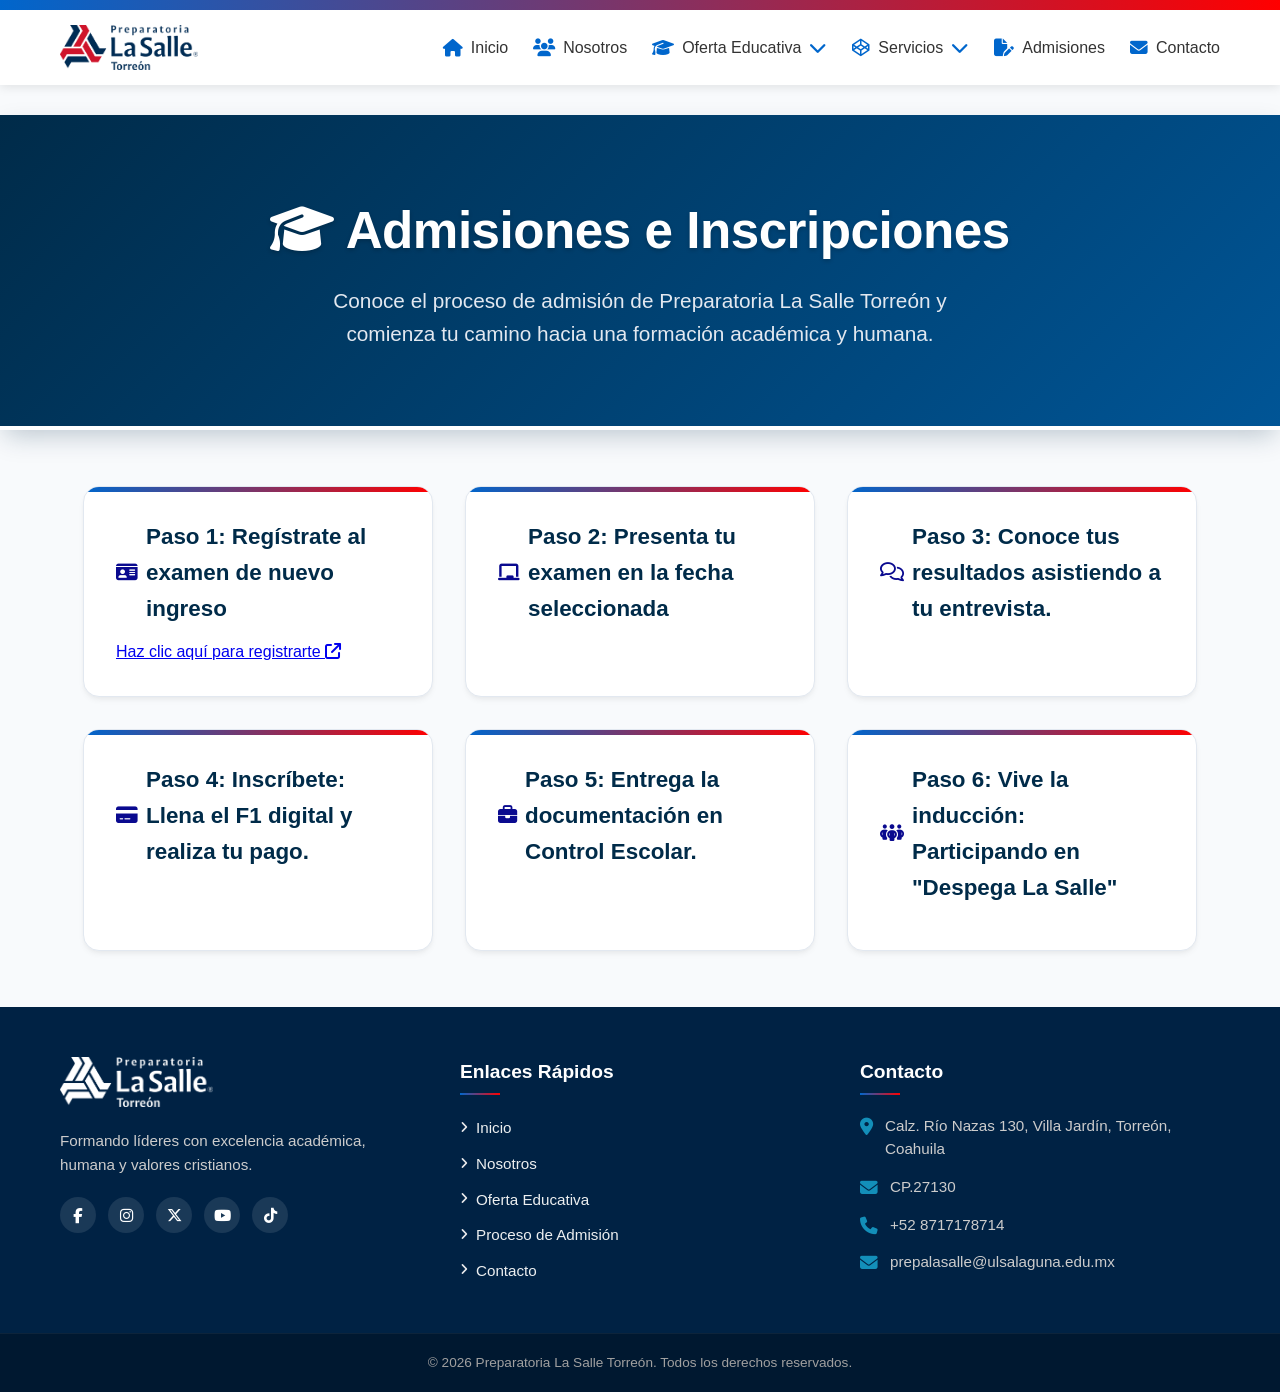
==== commit 41631f4c: "cambios de titulos de talleres" ====
--- a/admisiones.html
+++ b/admisiones.html
@@ -245,9 +245,18 @@
     <section>
       <div class="proceso">
         <h2>
-          <i class="fa-solid fa-id-card"></i> Paso 1: Regístrate al examen de
-          nuevo ingreso.
-        </h2>
+          <i class="fa-solid fa-id-card"></i>
+          Paso 1: Regístrate al examen de nuevo ingreso
+        </h2>
+
+        <a
+          href="https://go.lasallelaguna.mx/ExamenPLS2027"
+          target="_blank"
+          rel="noopener noreferrer"
+        >
+          Haz clic aquí para registrarte
+          <i class="fa-solid fa-arrow-up-right-from-square"></i>
+        </a>
       </div>
       <div class="proceso">
         <h2>
@@ -269,8 +278,8 @@
       </div>
       <div class="proceso">
         <h2>
-          <i class="fa-solid fa-briefcase"></i> Paso 5: Entrega tu documentación
-          acudiendo a Servicios Escolares
+          <i class="fa-solid fa-briefcase"></i> Paso 5: Entrega la documentación
+          en Control Escolar.
         </h2>
       </div>
       <div class="proceso">
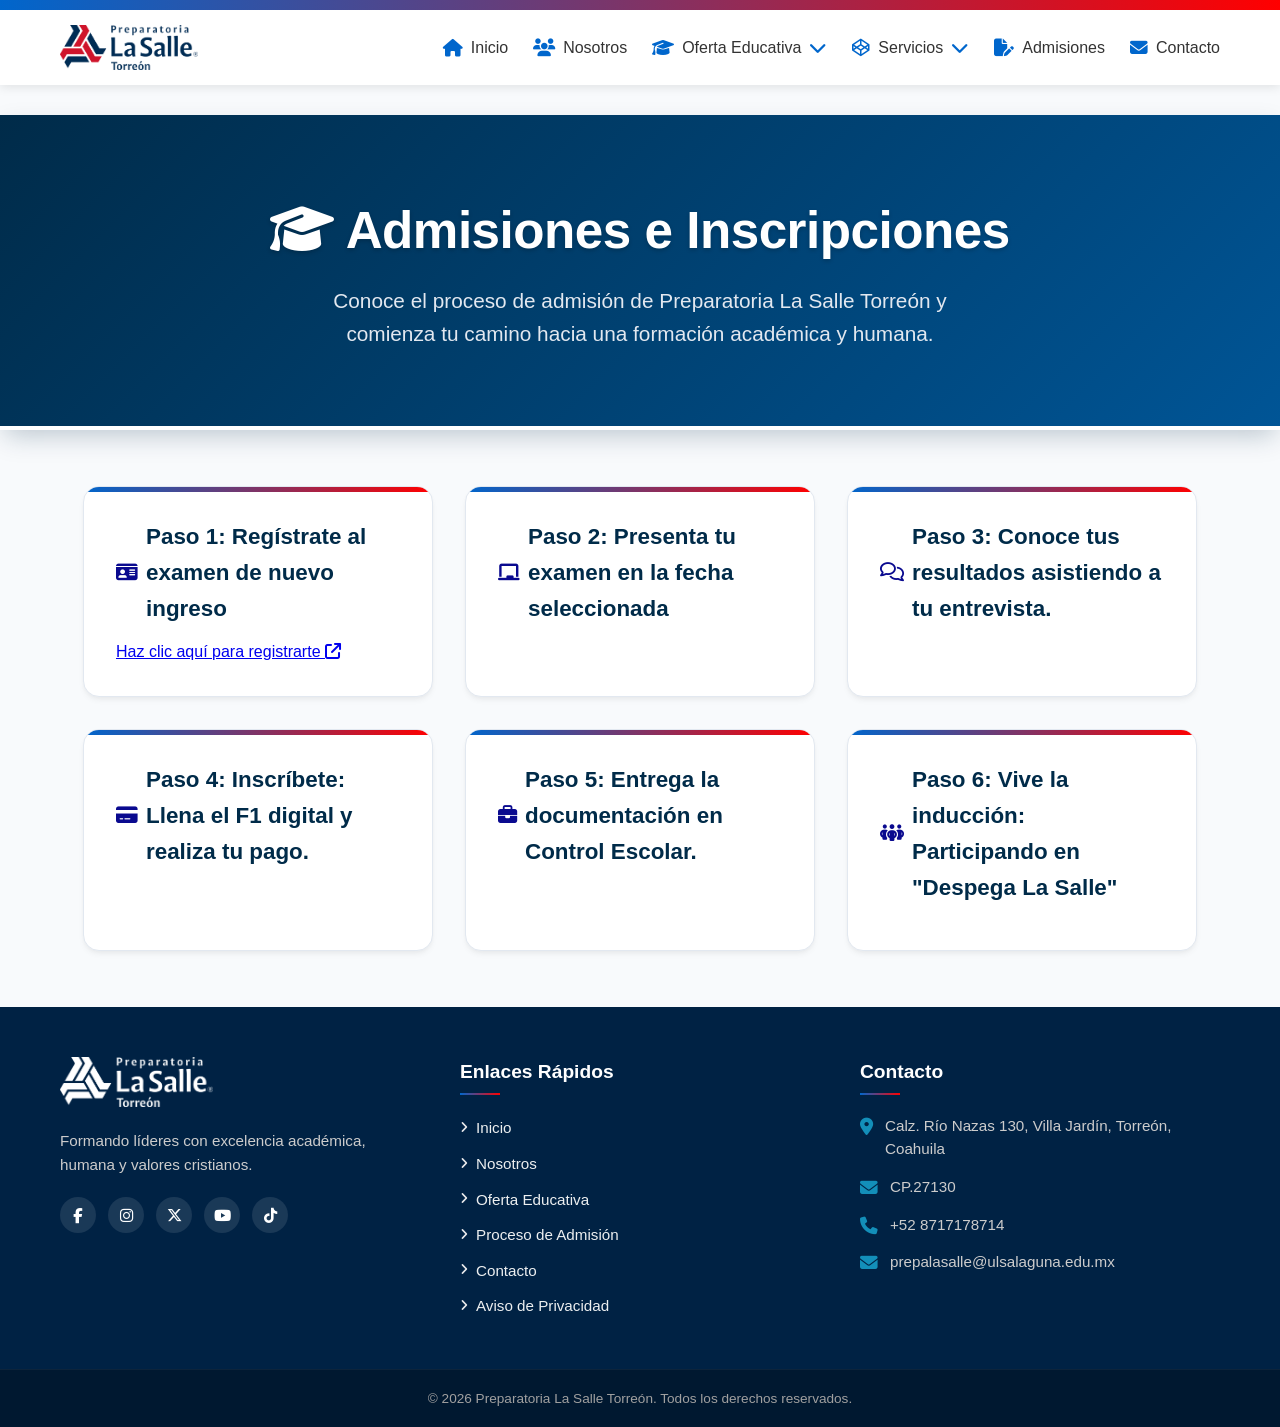
==== commit 03c63f56: "cambios de analytics y aviso de privacidad" ====
--- a/admisiones.html
+++ b/admisiones.html
@@ -226,6 +226,13 @@
         }
       }
     </style>
+    <!-- Google tag (gtag.js) -->
+    <script
+      async
+      src="https://www.googletagmanager.com/gtag/js?id=G-4J33N94MXD"
+    ></script>
+
+    <script src="/analytics.js" defer></script>
   </head>
   <body>
     <header id="main-header"></header>
